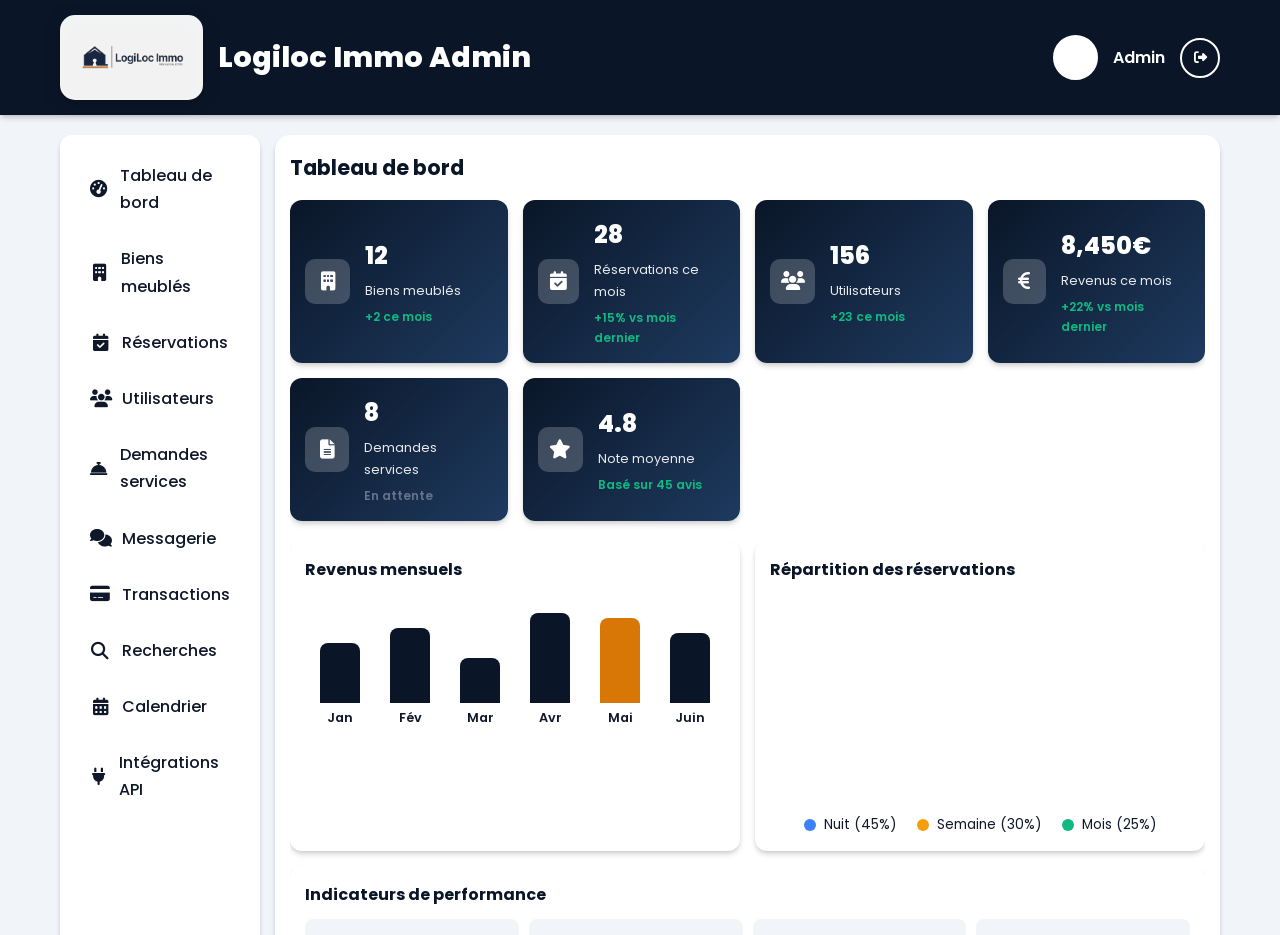
==== admin.html @ 6dad5746 "Initial commit - Application web de gestion immobilière" ====
<!DOCTYPE html>
<html lang="fr">
<head>
    <meta charset="UTF-8">
    <meta name="viewport" content="width=device-width, initial-scale=1.0">
    <title>Administration - Logiloc Immo</title>
    <link rel="stylesheet" href="css/style.css">
    <link rel="stylesheet" href="css/admin.css">
    <link rel="stylesheet" href="https://cdnjs.cloudflare.com/ajax/libs/font-awesome/6.4.0/css/all.min.css">
    <link href="https://fonts.googleapis.com/css2?family=Poppins:wght@300;400;500;600;700;800&display=swap" rel="stylesheet">
</head>
<body>
    <!-- Header -->
    <header class="header admin-header">
        <div class="container">
            <nav class="navbar">
                <div class="logo">
                    <a href="index.html">
                        <img src="Design sans titre (4) (1).svg" alt="Logiloc Immo">
                        <span>Logiloc Immo Admin</span>
                    </a>
                </div>
                <div class="header-actions">
                    <button class="theme-toggle" id="themeToggle" aria-label="Toggle dark mode">
                        <i class="fas fa-moon"></i>
                    </button>
                    <div class="user-menu">
                        <span class="user-name">Admin</span>
                        <button class="btn-logout" id="logoutBtn">
                            <i class="fas fa-sign-out-alt"></i>
                        </button>
                    </div>
                </div>
            </nav>
        </div>
    </header>

    <!-- Admin Dashboard -->
    <section class="admin-dashboard">
        <div class="container">
            <div class="admin-layout">
                <!-- Sidebar -->
                <aside class="admin-sidebar">
                    <nav class="sidebar-nav">
                        <ul>
                            <li class="active">
                                <a href="#dashboard" class="sidebar-link">
                                    <i class="fas fa-tachometer-alt"></i>
                                    <span>Tableau de bord</span>
                                </a>
                            </li>
                            <li>
                                <a href="#biens" class="sidebar-link">
                                    <i class="fas fa-building"></i>
                                    <span>Biens meublés</span>
                                </a>
                            </li>
                            <li>
                                <a href="#reservations" class="sidebar-link">
                                    <i class="fas fa-calendar-check"></i>
                                    <span>Réservations</span>
                                </a>
                            </li>
                            <li>
                                <a href="#utilisateurs" class="sidebar-link">
                                    <i class="fas fa-users"></i>
                                    <span>Utilisateurs</span>
                                </a>
                            </li>
                            <li>
                                <a href="#services" class="sidebar-link">
                                    <i class="fas fa-concierge-bell"></i>
                                    <span>Demandes services</span>
                                </a>
                            </li>
                            <li>
                                <a href="#messagerie" class="sidebar-link">
                                    <i class="fas fa-comments"></i>
                                    <span>Messagerie</span>
                                </a>
                            </li>
                            <li>
                                <a href="#transactions" class="sidebar-link">
                                    <i class="fas fa-credit-card"></i>
                                    <span>Transactions</span>
                                </a>
                            </li>
                            <li>
                                <a href="#recherches" class="sidebar-link">
                                    <i class="fas fa-search"></i>
                                    <span>Recherches</span>
                                </a>
                            </li>
                            <li>
                                <a href="#calendrier" class="sidebar-link">
                                    <i class="fas fa-calendar-alt"></i>
                                    <span>Calendrier</span>
                                </a>
                            </li>
                            <li>
                                <a href="#api" class="sidebar-link">
                                    <i class="fas fa-plug"></i>
                                    <span>Intégrations API</span>
                                </a>
                            </li>
                        </ul>
                    </nav>
                </aside>

                <!-- Main Content -->
                <main class="admin-main">
                    <!-- Dashboard Section -->
                    <section id="dashboard" class="admin-section active">
                        <h2>Tableau de bord</h2>
                        
                        <!-- Stats Cards -->
                        <div class="stats-grid">
                            <div class="stat-card">
                                <div class="stat-icon">
                                    <i class="fas fa-building"></i>
                                </div>
                                <div class="stat-content">
                                    <h3 id="statBiens">12</h3>
                                    <p>Biens meublés</p>
                                    <span class="stat-trend positive">+2 ce mois</span>
                                </div>
                            </div>
                            <div class="stat-card">
                                <div class="stat-icon">
                                    <i class="fas fa-calendar-check"></i>
                                </div>
                                <div class="stat-content">
                                    <h3 id="statReservations">28</h3>
                                    <p>Réservations ce mois</p>
                                    <span class="stat-trend positive">+15% vs mois dernier</span>
                                </div>
                            </div>
                            <div class="stat-card">
                                <div class="stat-icon">
                                    <i class="fas fa-users"></i>
                                </div>
                                <div class="stat-content">
                                    <h3 id="statUsers">156</h3>
                                    <p>Utilisateurs</p>
                                    <span class="stat-trend positive">+23 ce mois</span>
                                </div>
                            </div>
                            <div class="stat-card">
                                <div class="stat-icon">
                                    <i class="fas fa-euro-sign"></i>
                                </div>
                                <div class="stat-content">
                                    <h3 id="statRevenus">8,450€</h3>
                                    <p>Revenus ce mois</p>
                                    <span class="stat-trend positive">+22% vs mois dernier</span>
                                </div>
                            </div>
                            <div class="stat-card">
                                <div class="stat-icon">
                                    <i class="fas fa-file-alt"></i>
                                </div>
                                <div class="stat-content">
                                    <h3 id="statServices">8</h3>
                                    <p>Demandes services</p>
                                    <span class="stat-trend neutral">En attente</span>
                                </div>
                            </div>
                            <div class="stat-card">
                                <div class="stat-icon">
                                    <i class="fas fa-star"></i>
                                </div>
                                <div class="stat-content">
                                    <h3 id="statAvis">4.8</h3>
                                    <p>Note moyenne</p>
                                    <span class="stat-trend positive">Basé sur 45 avis</span>
                                </div>
                            </div>
                        </div>

                        <!-- Charts Section -->
                        <div class="charts-grid">
                            <div class="chart-card">
                                <h3>Revenus mensuels</h3>
                                <div class="chart-container">
                                    <div class="bar-chart">
                                        <div class="bar" style="height: 60%;">
                                            <span class="bar-label">Jan</span>
                                        </div>
                                        <div class="bar" style="height: 75%;">
                                            <span class="bar-label">Fév</span>
                                        </div>
                                        <div class="bar" style="height: 45%;">
                                            <span class="bar-label">Mar</span>
                                        </div>
                                        <div class="bar" style="height: 90%;">
                                            <span class="bar-label">Avr</span>
                                        </div>
                                        <div class="bar active" style="height: 85%;">
                                            <span class="bar-label">Mai</span>
                                        </div>
                                        <div class="bar" style="height: 70%;">
                                            <span class="bar-label">Juin</span>
                                        </div>
                                    </div>
                                </div>
                            </div>
                            <div class="chart-card">
                                <h3>Répartition des réservations</h3>
                                <div class="chart-container">
                                    <div class="pie-chart">
                                        <div class="pie-segment" style="--percentage: 45; --color: #3b82f6;">
                                            <span class="pie-label">Nuit</span>
                                        </div>
                                        <div class="pie-segment" style="--percentage: 30; --color: #f59e0b;">
                                            <span class="pie-label">Semaine</span>
                                        </div>
                                        <div class="pie-segment" style="--percentage: 25; --color: #10b981;">
                                            <span class="pie-label">Mois</span>
                                        </div>
                                    </div>
                                    <div class="pie-legend">
                                        <div class="legend-item">
                                            <span class="legend-color" style="background: #3b82f6;"></span>
                                            <span>Nuit (45%)</span>
                                        </div>
                                        <div class="legend-item">
                                            <span class="legend-color" style="background: #f59e0b;"></span>
                                            <span>Semaine (30%)</span>
                                        </div>
                                        <div class="legend-item">
                                            <span class="legend-color" style="background: #10b981;"></span>
                                            <span>Mois (25%)</span>
                                        </div>
                                    </div>
                                </div>
                            </div>
                        </div>

                        <!-- Performance Indicators -->
                        <div class="performance-section">
                            <h3>Indicateurs de performance</h3>
                            <div class="performance-grid">
                                <div class="performance-item">
                                    <div class="performance-header">
                                        <h4>Taux d'occupation</h4>
                                        <span class="performance-value">78%</span>
                                    </div>
                                    <div class="progress-bar">
                                        <div class="progress-fill" style="width: 78%;"></div>
                                    </div>
                                </div>
                                <div class="performance-item">
                                    <div class="performance-header">
                                        <h4>Taux de conversion</h4>
                                        <span class="performance-value">32%</span>
                                    </div>
                                    <div class="progress-bar">
                                        <div class="progress-fill" style="width: 32%;"></div>
                                    </div>
                                </div>
                                <div class="performance-item">
                                    <div class="performance-header">
                                        <h4>Satisfaction client</h4>
                                        <span class="performance-value">96%</span>
                                    </div>
                                    <div class="progress-bar">
                                        <div class="progress-fill" style="width: 96%;"></div>
                                    </div>
                                </div>
                                <div class="performance-item">
                                    <div class="performance-header">
                                        <h4>Réponse moyenne</h4>
                                        <span class="performance-value">2h</span>
                                    </div>
                                    <div class="progress-bar">
                                        <div class="progress-fill" style="width: 85%;"></div>
                                    </div>
                                </div>
                            </div>
                        </div>

                        <!-- Recent Activity -->
                        <div class="recent-activity">
                            <h3>Activité récente</h3>
                            <div class="activity-list">
                                <div class="activity-item">
                                    <div class="activity-icon success">
                                        <i class="fas fa-check"></i>
                                    </div>
                                    <div class="activity-content">
                                        <h4>Nouvelle réservation</h4>
                                        <p>Jean Dupont - 340€</p>
                                        <span class="activity-time">Il y a 2h</span>
                                    </div>
                                </div>
                                <div class="activity-item">
                                    <div class="activity-icon info">
                                        <i class="fas fa-user-plus"></i>
                                    </div>
                                    <div class="activity-content">
                                        <h4>Nouvel utilisateur</h4>
                                        <p>Marie Martin</p>
                                        <span class="activity-time">Il y a 5h</span>
                                    </div>
                                </div>
                            </div>
                        </div>

                        <!-- Top Performing Properties -->
                        <div class="top-properties">
                            <h3>Biens performants</h3>
                            <div class="properties-list">
                                <div class="property-item">
                                    <div class="property-image">
                                        <img src="https://images.unsplash.com/photo-1502672260266-1c1ef2d93688?w=100" alt="Bien">
                                    </div>
                                    <div class="property-info">
                                        <h4>Appartement Centre-Ville</h4>
                                        <p>28 rés. | 2,380€</p>
                                    </div>
                                    <div class="property-rating">
                                        <i class="fas fa-star"></i>
                                        <span>4.9</span>
                                    </div>
                                </div>
                                <div class="property-item">
                                    <div class="property-image">
                                        <img src="https://images.unsplash.com/photo-1522708323590-d24dbb6b0267?w=100" alt="Bien">
                                    </div>
                                    <div class="property-info">
                                        <h4>Studio Quartier Latin</h4>
                                        <p>22 rés. | 1,430€</p>
                                    </div>
                                    <div class="property-rating">
                                        <i class="fas fa-star"></i>
                                        <span>4.7</span>
                                    </div>
                                </div>
                            </div>
                        </div>
                    </section>

                    <!-- Biens Section -->
                    <section id="biens" class="admin-section">
                        <div class="section-header">
                            <h2>Gestion des biens meublés</h2>
                            <button class="btn btn-primary" id="addBienBtn">
                                <i class="fas fa-plus"></i>
                                Ajouter un bien
                            </button>
                        </div>
                        
                        <div class="biens-table-container">
                            <table class="admin-table">
                                <thead>
                                    <tr>
                                        <th>Image</th>
                                        <th>Titre</th>
                                        <th>Adresse</th>
                                        <th>Prix</th>
                                        <th>Statut</th>
                                        <th>Actions</th>
                                    </tr>
                                </thead>
                                <tbody id="biensTableBody">
                                    <tr>
                                        <td><img src="https://images.unsplash.com/photo-1502672260266-1c1ef2d93688?w=100" alt="Bien"></td>
                                        <td>Appartement Centre-Ville</td>
                                        <td>15 Rue de la République, Paris</td>
                                        <td>85€/nuit</td>
                                        <td><span class="status-badge available">Disponible</span></td>
                                        <td>
                                            <button class="btn-action edit"><i class="fas fa-edit"></i></button>
                                            <button class="btn-action delete"><i class="fas fa-trash"></i></button>
                                        </td>
                                    </tr>
                                    <tr>
                                        <td><img src="https://images.unsplash.com/photo-1522708323590-d24dbb6b0267?w=100" alt="Bien"></td>
                                        <td>Studio Quartier Latin</td>
                                        <td>42 Boulevard Saint-Michel, Paris</td>
                                        <td>65€/nuit</td>
                                        <td><span class="status-badge reserved">Réservé</span></td>
                                        <td>
                                            <button class="btn-action edit"><i class="fas fa-edit"></i></button>
                                            <button class="btn-action delete"><i class="fas fa-trash"></i></button>
                                        </td>
                                    </tr>
                                </tbody>
                            </table>
                        </div>
                    </section>

                    <!-- Reservations Section -->
                    <section id="reservations" class="admin-section">
                        <div class="section-header">
                            <h2>Gestion des réservations</h2>
                        </div>
                        
                        <div class="reservations-table-container">
                            <table class="admin-table">
                                <thead>
                                    <tr>
                                        <th>ID</th>
                                        <th>Client</th>
                                        <th>Bien</th>
                                        <th>Date arrivée</th>
                                        <th>Date départ</th>
                                        <th>Statut</th>
                                        <th>Actions</th>
                                    </tr>
                                </thead>
                                <tbody>
                                    <tr>
                                        <td>#RES001</td>
                                        <td>Jean Dupont</td>
                                        <td>Appartement Centre-Ville</td>
                                        <td>15/05/2024</td>
                                        <td>20/05/2024</td>
                                        <td><span class="status-badge confirmed">Confirmée</span></td>
                                        <td>
                                            <button class="btn-action view"><i class="fas fa-eye"></i></button>
                                            <button class="btn-action edit"><i class="fas fa-edit"></i></button>
                                        </td>
                                    </tr>
                                </tbody>
                            </table>
                        </div>
                    </section>

                    <!-- Users Section -->
                    <section id="utilisateurs" class="admin-section">
                        <div class="section-header">
                            <h2>Gestion des utilisateurs</h2>
                        </div>
                        
                        <div class="users-table-container">
                            <table class="admin-table">
                                <thead>
                                    <tr>
                                        <th>Nom</th>
                                        <th>Email</th>
                                        <th>Téléphone</th>
                                        <th>Type</th>
                                        <th>Date inscription</th>
                                        <th>Actions</th>
                                    </tr>
                                </thead>
                                <tbody>
                                    <tr>
                                        <td>Jean Dupont</td>
                                        <td>jean.dupont@email.com</td>
                                        <td>+33 6 12 34 56 78</td>
                                        <td>Client</td>
                                        <td>10/04/2024</td>
                                        <td>
                                            <button class="btn-action view"><i class="fas fa-eye"></i></button>
                                            <button class="btn-action delete"><i class="fas fa-trash"></i></button>
                                        </td>
                                    </tr>
                                </tbody>
                            </table>
                        </div>
                    </section>

                    <!-- Services Section -->
                    <section id="services" class="admin-section">
                        <div class="section-header">
                            <h2>Demandes de services immobiliers</h2>
                        </div>
                        
                        <div class="services-list">
                            <div class="service-request-card">
                                <div class="service-header">
                                    <h3>Demande de gestion locative</h3>
                                    <span class="status-badge pending">En attente</span>
                                </div>
                                <div class="service-details">
                                    <p><strong>Client:</strong> Pierre Martin</p>
                                    <p><strong>Email:</strong> pierre.martin@email.com</p>
                                    <p><strong>Type de service:</strong> Gestion locative</p>
                                    <p><strong>Description:</strong> Je souhaite gérer mon appartement situé à Paris 11ème</p>
                                    <p><strong>Date:</strong> 20/04/2024</p>
                                </div>
                                <div class="service-actions">
                                    <button class="btn btn-primary">Contacter</button>
                                    <button class="btn btn-secondary">Archiver</button>
                                </div>
                            </div>
                        </div>
                    </section>

                    <!-- Messagerie Section -->
                    <section id="messagerie" class="admin-section">
                        <div class="section-header">
                            <h2>Messagerie</h2>
                        </div>
                        
                        <div class="messaging-container">
                            <div class="conversations-list">
                                <div class="conversation-item active">
                                    <div class="conversation-avatar">
                                        <i class="fas fa-user"></i>
                                    </div>
                                    <div class="conversation-info">
                                        <h4>Jean Dupont</h4>
                                        <p>Dernier message: Quand puis-je visiter l'appartement ?</p>
                                        <span class="conversation-time">Il y a 2h</span>
                                    </div>
                                    <span class="unread-badge">2</span>
                                </div>
                                <div class="conversation-item">
                                    <div class="conversation-avatar">
                                        <i class="fas fa-user"></i>
                                    </div>
                                    <div class="conversation-info">
                                        <h4>Marie Martin</h4>
                                        <p>Dernier message: Merci pour votre réponse</p>
                                        <span class="conversation-time">Hier</span>
                                    </div>
                                </div>
                                <div class="conversation-item">
                                    <div class="conversation-avatar">
                                        <i class="fas fa-user"></i>
                                    </div>
                                    <div class="conversation-info">
                                        <h4>Pierre Bernard</h4>
                                        <p>Dernier message: Je suis intéressé par le studio</p>
                                        <span class="conversation-time">Il y a 3 jours</span>
                                    </div>
                                </div>
                            </div>
                            
                            <div class="chat-window">
                                <div class="chat-header">
                                    <h3>Jean Dupont</h3>
                                    <span class="chat-status">En ligne</span>
                                </div>
                                <div class="chat-messages">
                                    <div class="message received">
                                        <div class="message-content">
                                            <p>Bonjour, je suis intéressé par l'appartement Centre-Ville. Quand puis-je le visiter ?</p>
                                            <span class="message-time">14:30</span>
                                        </div>
                                    </div>
                                    <div class="message sent">
                                        <div class="message-content">
                                            <p>Bonjour Jean, vous pouvez visiter l'appartement demain à 10h ou 14h. Quelle heure vous convient le mieux ?</p>
                                            <span class="message-time">15:00</span>
                                        </div>
                                    </div>
                                    <div class="message received">
                                        <div class="message-content">
                                            <p>10h serait parfait pour moi. Merci !</p>
                                            <span class="message-time">15:15</span>
                                        </div>
                                    </div>
                                </div>
                                <div class="chat-input">
                                    <input type="text" placeholder="Écrivez votre message...">
                                    <button class="btn btn-primary">
                                        <i class="fas fa-paper-plane"></i>
                                    </button>
                                </div>
                            </div>
                        </div>
                    </section>

                    <!-- Transactions Section -->
                    <section id="transactions" class="admin-section">
                        <div class="section-header">
                            <h2>Transactions</h2>
                            <button class="btn btn-primary">
                                <i class="fas fa-download"></i>
                                Exporter
                            </button>
                        </div>
                        
                        <div class="transactions-table-container">
                            <table class="admin-table">
                                <thead>
                                    <tr>
                                        <th>ID</th>
                                        <th>Client</th>
                                        <th>Type</th>
                                        <th>Montant</th>
                                        <th>Date</th>
                                        <th>Statut</th>
                                        <th>Actions</th>
                                    </tr>
                                </thead>
                                <tbody>
                                    <tr>
                                        <td>#TRX001</td>
                                        <td>Jean Dupont</td>
                                        <td>Réservation</td>
                                        <td>340€</td>
                                        <td>15/04/2024</td>
                                        <td><span class="status-badge confirmed">Payée</span></td>
                                        <td>
                                            <button class="btn-action view"><i class="fas fa-eye"></i></button>
                                            <button class="btn-action edit"><i class="fas fa-download"></i></button>
                                        </td>
                                    </tr>
                                    <tr>
                                        <td>#TRX002</td>
                                        <td>Marie Martin</td>
                                        <td>Réservation</td>
                                        <td>650€</td>
                                        <td>18/04/2024</td>
                                        <td><span class="status-badge pending">En attente</span></td>
                                        <td>
                                            <button class="btn-action view"><i class="fas fa-eye"></i></button>
                                            <button class="btn-action edit"><i class="fas fa-check"></i></button>
                                        </td>
                                    </tr>
                                    <tr>
                                        <td>#TRX003</td>
                                        <td>Pierre Bernard</td>
                                        <td>Services</td>
                                        <td>150€</td>
                                        <td>20/04/2024</td>
                                        <td><span class="status-badge confirmed">Payée</span></td>
                                        <td>
                                            <button class="btn-action view"><i class="fas fa-eye"></i></button>
                                            <button class="btn-action edit"><i class="fas fa-download"></i></button>
                                        </td>
                                    </tr>
                                </tbody>
                            </table>
                        </div>
                    </section>

                    <!-- Recherches Section -->
                    <section id="recherches" class="admin-section">
                        <div class="section-header">
                            <h2>Recherches effectuées</h2>
                        </div>
                        
                        <div class="searches-table-container">
                            <table class="admin-table">
                                <thead>
                                    <tr>
                                        <th>Utilisateur</th>
                                        <th>Recherche</th>
                                        <th>Filtres</th>
                                        <th>Résultats</th>
                                        <th>Date</th>
                                        <th>Actions</th>
                                    </tr>
                                </thead>
                                <tbody>
                                    <tr>
                                        <td>Jean Dupont</td>
                                        <td>Appartement Paris</td>
                                        <td>1-2 chambres, 50-100€/nuit</td>
                                        <td>12 résultats</td>
                                        <td>15/04/2024</td>
                                        <td>
                                            <button class="btn-action view"><i class="fas fa-eye"></i></button>
                                        </td>
                                    </tr>
                                    <tr>
                                        <td>Marie Martin</td>
                                        <td>Studio Lyon</td>
                                        <td>Moins de 50€/nuit</td>
                                        <td>8 résultats</td>
                                        <td>18/04/2024</td>
                                        <td>
                                            <button class="btn-action view"><i class="fas fa-eye"></i></button>
                                        </td>
                                    </tr>
                                    <tr>
                                        <td>Pierre Bernard</td>
                                        <td>Appartement meublé Marseille</td>
                                        <td>2 chambres, semaine</td>
                                        <td>5 résultats</td>
                                        <td>20/04/2024</td>
                                        <td>
                                            <button class="btn-action view"><i class="fas fa-eye"></i></button>
                                        </td>
                                    </tr>
                                </tbody>
                            </table>
                        </div>
                    </section>

                    <!-- Calendar Section -->
                    <section id="calendrier" class="admin-section">
                        <div class="section-header">
                            <h2>Calendrier des disponibilités</h2>
                            <button class="btn btn-secondary">
                                <i class="fas fa-sync"></i>
                                Synchroniser
                            </button>
                        </div>
                        
                        <div class="calendar-integration">
                            <div class="integration-card">
                                <div class="integration-icon">
                                    <i class="fas fa-calendar"></i>
                                </div>
                                <div class="integration-content">
                                    <h3>Google Calendar</h3>
                                    <p>Connectez votre calendrier Google pour synchroniser les disponibilités</p>
                                    <button class="btn btn-primary">Connecter</button>
                                </div>
                            </div>
                            <div class="integration-card">
                                <div class="integration-icon">
                                    <i class="fab fa-airbnb"></i>
                                </div>
                                <div class="integration-content">
                                    <h3>Airbnb</h3>
                                    <p>Synchronisez vos disponibilités avec Airbnb</p>
                                    <button class="btn btn-primary">Connecter</button>
                                </div>
                            </div>
                            <div class="integration-card">
                                <div class="integration-icon">
                                    <i class="fas fa-home"></i>
                                </div>
                                <div class="integration-content">
                                    <h3>Booking.com</h3>
                                    <p>Synchronisez vos disponibilités avec Booking.com</p>
                                    <button class="btn btn-primary">Connecter</button>
                                </div>
                            </div>
                        </div>
                    </section>

                    <!-- API Section -->
                    <section id="api" class="admin-section">
                        <div class="section-header">
                            <h2>Intégrations API</h2>
                        </div>
                        
                        <div class="api-settings">
                            <div class="api-card">
                                <h3>Configuration API</h3>
                                <p>Configurez les clés API pour les intégrations externes</p>
                                <form class="api-form">
                                    <div class="form-group">
                                        <label>Google Calendar API Key</label>
                                        <input type="text" placeholder="Entrez votre clé API">
                                    </div>
                                    <div class="form-group">
                                        <label>Airbnb API Key</label>
                                        <input type="text" placeholder="Entrez votre clé API">
                                    </div>
                                    <div class="form-group">
                                        <label>Booking.com API Key</label>
                                        <input type="text" placeholder="Entrez votre clé API">
                                    </div>
                                    <button type="submit" class="btn btn-primary">Sauvegarder</button>
                                </form>
                            </div>
                        </div>
                    </section>
                </main>
            </div>
        </div>
    </section>

    <!-- Modal for Adding/Editing Bien -->
    <div class="modal" id="bienModal">
        <div class="modal-content">
            <div class="modal-header">
                <h3 id="modalTitle">Ajouter un bien</h3>
                <button class="modal-close" id="closeModal">&times;</button>
            </div>
            <form class="modal-form" id="bienForm">
                <div class="form-group">
                    <label>Titre *</label>
                    <input type="text" name="titre" required>
                </div>
                <div class="form-group">
                    <label>Description</label>
                    <textarea name="description" rows="3"></textarea>
                </div>
                <div class="form-row">
                    <div class="form-group">
                        <label>Adresse *</label>
                        <input type="text" name="adresse" required>
                    </div>
                    <div class="form-group">
                        <label>Ville *</label>
                        <input type="text" name="ville" required>
                    </div>
                </div>
                <div class="form-row">
                    <div class="form-group">
                        <label>Code postal *</label>
                        <input type="text" name="code_postal" required>
                    </div>
                    <div class="form-group">
                        <label>Surface (m²) *</label>
                        <input type="number" name="surface" required>
                    </div>
                </div>
                <div class="form-row">
                    <div class="form-group">
                        <label>Chambres *</label>
                        <input type="number" name="chambres" required>
                    </div>
                    <div class="form-group">
                        <label>Salles de bain *</label>
                        <input type="number" name="sdb" required>
                    </div>
                </div>
                <div class="form-row">
                    <div class="form-group">
                        <label>Prix *</label>
                        <input type="number" name="prix" required>
                    </div>
                    <div class="form-group">
                        <label>Période *</label>
                        <select name="periode" required>
                            <option value="nuit">Nuit</option>
                            <option value="semaine">Semaine</option>
                            <option value="mois">Mois</option>
                        </select>
                    </div>
                </div>
                <div class="form-group">
                    <label>Image URL</label>
                    <input type="url" name="image">
                </div>
                <div class="form-group">
                    <label>Statut</label>
                    <select name="statut">
                        <option value="disponible">Disponible</option>
                        <option value="reserve">Réservé</option>
                        <option value="maintenance">Maintenance</option>
                    </select>
                </div>
                <div class="modal-actions">
                    <button type="button" class="btn btn-secondary" id="cancelModal">Annuler</button>
                    <button type="submit" class="btn btn-primary">Sauvegarder</button>
                </div>
            </form>
        </div>
    </div>

    <script src="js/main.js"></script>
    <script src="js/admin.js"></script>
</body>
</html>
---- css/style.css ----
/* Variables CSS */
:root {
    --primary-blue: #0a1628;
    --secondary-blue: #1e3a5f;
    --accent-blue: #2563eb;
    --light-blue: #1e40af;
    --primary-yellow: #d97706;
    --secondary-yellow: #b45309;
    --light-yellow: #fbbf24;
    --white: #ffffff;
    --gray-light: #f1f5f9;
    --gray-medium: #475569;
    --gray-dark: #0f172a;
    --text-dark: #0f172a;
    --text-light: #64748b;
    --shadow: 0 4px 6px -1px rgba(0, 0, 0, 0.15), 0 2px 4px -1px rgba(0, 0, 0, 0.1);
    --shadow-lg: 0 20px 25px -5px rgba(0, 0, 0, 0.15), 0 10px 10px -5px rgba(0, 0, 0, 0.1);
    --shadow-xl: 0 25px 50px -12px rgba(0, 0, 0, 0.25);
    --transition: all 0.4s cubic-bezier(0.4, 0, 0.2, 1);
}

/* Dark Mode Variables */
[data-theme="dark"] {
    --primary-blue: #3b82f6;
    --secondary-blue: #60a5fa;
    --accent-blue: #93c5fd;
    --light-blue: #2563eb;
    --primary-yellow: #fbbf24;
    --secondary-yellow: #f59e0b;
    --light-yellow: #fcd34d;
    --white: #1e293b;
    --gray-light: #334155;
    --gray-medium: #94a3b8;
    --gray-dark: #f1f5f9;
    --text-dark: #f8fafc;
    --text-light: #cbd5e1;
    --shadow: 0 4px 6px -1px rgba(0, 0, 0, 0.5), 0 2px 4px -1px rgba(0, 0, 0, 0.3);
    --shadow-lg: 0 20px 25px -5px rgba(0, 0, 0, 0.5), 0 10px 10px -5px rgba(0, 0, 0, 0.3);
    --shadow-xl: 0 25px 50px -12px rgba(0, 0, 0, 0.6);
}

/* Reset et Base */
* {
    margin: 0;
    padding: 0;
    box-sizing: border-box;
}

html {
    scroll-behavior: smooth;
}

body {
    font-family: 'Poppins', sans-serif;
    line-height: 1.7;
    color: var(--text-dark);
    background: linear-gradient(180deg, var(--gray-light) 0%, var(--gray-medium) 100%);
    overflow-x: hidden;
    transition: background 0.4s ease, color 0.4s ease;
}

.container {
    max-width: 1200px;
    margin: 0 auto;
    padding: 0 20px;
}

/* Header */
.header {
    background: var(--white);
    box-shadow: var(--shadow);
    z-index: 1000;
    padding: 15px 0;
    backdrop-filter: blur(10px);
    transition: var(--transition);
}

.navbar {
    display: flex;
    justify-content: space-between;
    align-items: center;
}

.header-actions {
    display: flex;
    align-items: center;
    gap: 15px;
}

.theme-toggle {
    width: 45px;
    height: 45px;
    border-radius: 50%;
    border: 2px solid var(--primary-blue);
    background: var(--white);
    color: var(--primary-blue);
    cursor: pointer;
    display: flex;
    align-items: center;
    justify-content: center;
    transition: var(--transition);
    font-size: 1.2rem;
}

.theme-toggle:hover {
    background: var(--primary-blue);
    color: var(--white);
    transform: rotate(15deg) scale(1.1);
    box-shadow: 0 4px 15px rgba(37, 99, 235, 0.3);
}

.logo a {
    display: flex;
    align-items: center;
    gap: 15px;
    text-decoration: none;
    color: var(--primary-blue);
    font-weight: 800;
    font-size: 1.8rem;
    transition: var(--transition);
}

.logo a:hover {
    transform: scale(1.05);
}

.logo img {
    height: 85px;
    width: auto;
    filter: drop-shadow(0 4px 8px rgba(0, 0, 0, 0.3));
    background: rgba(255, 255, 255, 0.95);
    border-radius: 15px;
    padding: 8px;
}

.nav-menu {
    display: flex;
    list-style: none;
    gap: 30px;
}

.nav-menu a {
    text-decoration: none;
    color: var(--text-dark);
    font-weight: 500;
    transition: var(--transition);
    position: relative;
}

.nav-menu a.btn-register {
    background: linear-gradient(135deg, var(--primary-blue) 0%, var(--accent-blue) 100%);
    color: var(--white);
    padding: 10px 25px;
    border-radius: 30px;
    font-weight: 600;
    box-shadow: 0 4px 15px rgba(37, 99, 235, 0.3);
    border: 2px solid transparent;
    transition: all 0.3s ease;
}

.nav-menu a.btn-register:hover {
    background: linear-gradient(135deg, var(--accent-blue) 0%, var(--primary-blue) 100%);
    color: var(--white);
    transform: translateY(-2px);
    box-shadow: 0 6px 20px rgba(37, 99, 235, 0.4);
    border-color: rgba(255, 255, 255, 0.3);
}

.nav-menu a:hover,
.nav-menu a.active {
    color: var(--primary-blue);
}

.nav-menu a::after {
    content: '';
    position: absolute;
    bottom: 0;
    left: 50%;
    transform: translateX(-50%);
    width: 0;
    height: 3px;
    background: linear-gradient(90deg, var(--primary-yellow), var(--secondary-yellow));
    border-radius: 2px;
    transition: var(--transition);
}

.nav-menu a:hover::after,
.nav-menu a.active::after {
    width: 80%;
}

.nav-toggle {
    display: none;
    flex-direction: column;
    cursor: pointer;
    gap: 5px;
}

.nav-toggle span {
    width: 28px;
    height: 3px;
    background-color: var(--primary-blue);
    transition: var(--transition);
    border-radius: 2px;
}

/* Hero Section */
.hero {
    padding: 100px 0 60px;
    background: linear-gradient(135deg, var(--primary-blue) 0%, var(--secondary-blue) 50%, var(--accent-blue) 100%);
    position: relative;
    overflow: hidden;
}

/* Premium Banner */
.premium-banner {
    background: linear-gradient(135deg, #1a1a2e 0%, #16213e 50%, #0f3460 100%);
}

.premium-badge {
    display: inline-flex;
    align-items: center;
    gap: 8px;
    background: linear-gradient(135deg, var(--primary-yellow) 0%, var(--secondary-yellow) 100%);
    color: var(--white);
    padding: 8px 20px;
    border-radius: 25px;
    font-weight: 600;
    font-size: 0.9rem;
    margin-bottom: 20px;
    box-shadow: 0 4px 15px rgba(217, 119, 6, 0.4);
}

.value-message {
    font-size: 1.1rem;
    line-height: 1.6;
    margin-bottom: 30px;
    color: rgba(255, 255, 255, 0.9);
}

.btn-premium {
    padding: 15px 30px;
    font-size: 1rem;
    border-radius: 30px;
    display: inline-flex;
    align-items: center;
    gap: 10px;
}

.hero-stats {
    display: flex;
    gap: 40px;
    margin-top: 40px;
    padding-top: 30px;
    border-top: 1px solid rgba(255, 255, 255, 0.2);
}

.stat-item {
    text-align: center;
}

.stat-number {
    display: block;
    font-size: 2rem;
    font-weight: 800;
    color: var(--primary-yellow);
}

.stat-label {
    font-size: 0.85rem;
    color: rgba(255, 255, 255, 0.8);
}

/* Preview Section */
.preview-section {
    padding: 60px 0;
    background: var(--white);
}

.preview-grid {
    display: grid;
    grid-template-columns: repeat(auto-fit, minmax(300px, 1fr));
    gap: 30px;
}

.preview-card {
    background: linear-gradient(145deg, var(--white) 0%, var(--gray-light) 100%);
    padding: 30px;
    border-radius: 20px;
    box-shadow: var(--shadow);
    text-align: center;
    transition: var(--transition);
}

.preview-card:hover {
    transform: translateY(-10px);
    box-shadow: var(--shadow-lg);
}

.preview-icon {
    width: 80px;
    height: 80px;
    background: linear-gradient(135deg, var(--primary-blue) 0%, var(--secondary-blue) 100%);
    border-radius: 50%;
    display: flex;
    align-items: center;
    justify-content: center;
    margin: 0 auto 20px;
    color: var(--white);
    font-size: 2rem;
}

.preview-card h3 {
    font-size: 1.3rem;
    color: var(--primary-blue);
    margin-bottom: 15px;
}

.preview-card p {
    color: var(--text-light);
    margin-bottom: 20px;
    line-height: 1.6;
}

.preview-features {
    list-style: none;
    text-align: left;
    margin-bottom: 25px;
}

.preview-features li {
    padding: 8px 0;
    color: var(--text-dark);
    font-size: 0.9rem;
}

.preview-features li i {
    color: var(--primary-yellow);
    margin-right: 10px;
}

.btn-outline {
    display: inline-block;
    padding: 12px 25px;
    border: 2px solid var(--primary-blue);
    color: var(--primary-blue);
    border-radius: 25px;
    font-weight: 600;
    text-decoration: none;
    transition: var(--transition);
}

.btn-outline:hover {
    background: var(--primary-blue);
    color: var(--white);
}

/* Avantages Section */
.avantages-section {
    padding: 60px 0;
    background: linear-gradient(180deg, var(--gray-light) 0%, var(--gray-medium) 100%);
}

.avantages-grid {
    display: grid;
    grid-template-columns: repeat(auto-fit, minmax(250px, 1fr));
    gap: 25px;
}

.avantage-card {
    background: var(--white);
    padding: 25px;
    border-radius: 15px;
    box-shadow: var(--shadow);
    text-align: center;
    transition: var(--transition);
}

.avantage-card:hover {
    transform: translateY(-5px);
    box-shadow: var(--shadow-lg);
}

.avantage-icon {
    width: 60px;
    height: 60px;
    background: linear-gradient(135deg, var(--primary-yellow) 0%, var(--secondary-yellow) 100%);
    border-radius: 50%;
    display: flex;
    align-items: center;
    justify-content: center;
    margin: 0 auto 15px;
    color: var(--white);
    font-size: 1.5rem;
}

.avantage-card h3 {
    font-size: 1.1rem;
    color: var(--primary-blue);
    margin-bottom: 10px;
}

.avantage-card p {
    color: var(--text-light);
    font-size: 0.9rem;
    line-height: 1.5;
}

/* Témoignages Section */
.temoignages-section {
    padding: 60px 0;
    background: var(--white);
}

.temoignages-grid {
    display: grid;
    grid-template-columns: repeat(auto-fit, minmax(300px, 1fr));
    gap: 30px;
}

.temoignage-card {
    background: linear-gradient(145deg, var(--white) 0%, var(--gray-light) 100%);
    padding: 30px;
    border-radius: 20px;
    box-shadow: var(--shadow);
    transition: var(--transition);
}

.temoignage-card:hover {
    transform: translateY(-5px);
    box-shadow: var(--shadow-lg);
}

.temoignage-rating {
    color: var(--primary-yellow);
    margin-bottom: 15px;
    font-size: 1.2rem;
}

.temoignage-text {
    color: var(--text-dark);
    line-height: 1.6;
    margin-bottom: 20px;
    font-style: italic;
    font-size: 0.95rem;
}

.temoignage-author {
    display: flex;
    align-items: center;
    gap: 15px;
}

.author-avatar {
    width: 50px;
    height: 50px;
    background: linear-gradient(135deg, var(--primary-blue) 0%, var(--secondary-blue) 100%);
    border-radius: 50%;
    display: flex;
    align-items: center;
    justify-content: center;
    color: var(--white);
    font-size: 1.2rem;
}

.author-info h4 {
    font-size: 1rem;
    color: var(--primary-blue);
    margin-bottom: 3px;
}

.author-info span {
    font-size: 0.85rem;
    color: var(--text-light);
}

/* Quick Contact Section */
.quick-contact-section {
    padding: 60px 0;
    background: linear-gradient(135deg, var(--primary-blue) 0%, var(--secondary-blue) 100%);
}

.quick-contact-content {
    display: grid;
    grid-template-columns: 1fr 1fr;
    gap: 40px;
    align-items: start;
}

.quick-contact-info h2 {
    color: var(--white);
    font-size: 2rem;
    margin-bottom: 15px;
}

.quick-contact-info > p {
    color: rgba(255, 255, 255, 0.9);
    margin-bottom: 30px;
    line-height: 1.6;
}

.quick-contact-items {
    display: flex;
    flex-direction: column;
    gap: 20px;
    margin-bottom: 30px;
}

.quick-contact-item {
    display: flex;
    align-items: center;
    gap: 15px;
}

.quick-contact-icon {
    width: 50px;
    height: 50px;
    background: rgba(255, 255, 255, 0.2);
    border-radius: 12px;
    display: flex;
    align-items: center;
    justify-content: center;
    color: var(--white);
    font-size: 1.2rem;
}

.quick-contact-text h4 {
    color: var(--white);
    font-size: 1rem;
    margin-bottom: 5px;
}

.quick-contact-text p {
    color: rgba(255, 255, 255, 0.8);
    font-size: 0.9rem;
}

.quick-contact-social {
    display: flex;
    gap: 15px;
}

.quick-contact-social a {
    width: 45px;
    height: 45px;
    background: rgba(255, 255, 255, 0.2);
    border-radius: 50%;
    display: flex;
    align-items: center;
    justify-content: center;
    color: var(--white);
    transition: var(--transition);
}

.quick-contact-social a:hover {
    background: var(--primary-yellow);
    transform: translateY(-3px);
}

.quick-contact-form {
    background: var(--white);
    padding: 30px;
    border-radius: 20px;
    box-shadow: var(--shadow-lg);
}

.quick-contact-form h3 {
    color: var(--primary-blue);
    font-size: 1.3rem;
    margin-bottom: 20px;
}

.quick-contact-form .form-group {
    margin-bottom: 15px;
}

.quick-contact-form input,
.quick-contact-form textarea {
    width: 100%;
    padding: 12px 15px;
    border: 2px solid var(--gray-light);
    border-radius: 10px;
    font-size: 0.95rem;
    outline: none;
    transition: var(--transition);
}

.quick-contact-form input:focus,
.quick-contact-form textarea:focus {
    border-color: var(--primary-blue);
}

.btn-full {
    width: 100%;
    justify-content: center;
}

.hero-content {
    text-align: center;
    color: var(--white);
    position: relative;
    z-index: 10;
}

.hero-content h1 {
    font-size: 3.5rem;
    font-weight: 800;
    margin-bottom: 20px;
    line-height: 1.2;
    color: var(--white);
}

.hero::before {
    content: '';
    position: absolute;
    top: -50%;
    left: -50%;
    width: 200%;
    height: 200%;
    background: radial-gradient(circle, rgba(255, 255, 255, 0.1) 0%, transparent 50%);
    animation: pulse-gradient 15s ease-in-out infinite;
}

@keyframes pulse-gradient {
    0%, 100% {
        transform: translate(0, 0) scale(1);
        opacity: 0.5;
    }
    50% {
        transform: translate(30px, -30px) scale(1.2);
        opacity: 0.8;
    }
}

.hero::after {
    content: '';
    position: absolute;
    top: 0;
    left: 0;
    right: 0;
    bottom: 0;
    background: 
        linear-gradient(45deg, transparent 30%, rgba(255, 255, 255, 0.05) 50%, transparent 70%);
    background-size: 200% 200%;
    animation: shimmer 8s ease-in-out infinite;
}

@keyframes shimmer {
    0% {
        background-position: 200% 0;
    }
    100% {
        background-position: -200% 0;
    }
}

.hero .container {
    display: grid;
    grid-template-columns: 1fr 1fr;
    gap: 50px;
    align-items: center;
}

.hero-content h1 {
    font-size: 3.5rem;
    font-weight: 800;
    color: var(--white);
    margin-bottom: 25px;
    line-height: 1.1;
    text-shadow: 0 4px 8px rgba(0, 0, 0, 0.3);
    letter-spacing: -1px;
}

.hero-content p {
    font-size: 1.3rem;
    color: rgba(255, 255, 255, 0.9);
    margin-bottom: 35px;
    font-weight: 400;
    text-shadow: 0 2px 4px rgba(0, 0, 0, 0.2);
}

.hero-buttons {
    display: flex;
    gap: 20px;
}

.hero-image img {
    width: 100%;
    height: auto;
    border-radius: 20px;
    box-shadow: var(--shadow-xl);
    border: 4px solid rgba(255, 255, 255, 0.2);
    transition: var(--transition);
}

.hero-image img:hover {
    transform: scale(1.02) rotate(1deg);
    box-shadow: 0 30px 60px -12px rgba(0, 0, 0, 0.4);
}

/* Boutons */
.btn {
    display: inline-block;
    padding: 16px 36px;
    border: none;
    border-radius: 50px;
    font-size: 1rem;
    font-weight: 700;
    text-decoration: none;
    cursor: pointer;
    transition: var(--transition);
    text-align: center;
    position: relative;
    overflow: hidden;
    z-index: 1;
}

.btn::before {
    content: '';
    position: absolute;
    top: 0;
    left: 0;
    right: 0;
    bottom: 0;
    background: linear-gradient(45deg, transparent, rgba(255, 255, 255, 0.2), transparent);
    transform: translateX(-100%);
    transition: var(--transition);
    z-index: -1;
}

.btn:hover::before {
    transform: translateX(100%);
}

.btn-primary {
    background: linear-gradient(135deg, var(--primary-yellow) 0%, var(--secondary-yellow) 100%);
    color: var(--white);
    box-shadow: 0 4px 15px rgba(217, 119, 6, 0.4);
}

.btn-primary:hover {
    background: linear-gradient(135deg, var(--secondary-yellow) 0%, var(--primary-yellow) 100%);
    transform: translateY(-3px);
    box-shadow: 0 8px 25px rgba(217, 119, 6, 0.5);
}

.btn-secondary {
    background: transparent;
    color: var(--white);
    border: 2px solid var(--white);
    box-shadow: 0 4px 15px rgba(255, 255, 255, 0.2);
}

.btn-secondary:hover {
    background: var(--white);
    color: var(--primary-blue);
    transform: translateY(-3px);
    box-shadow: 0 8px 25px rgba(255, 255, 255, 0.3);
}

.btn-reserve {
    background: linear-gradient(135deg, var(--primary-yellow) 0%, var(--secondary-yellow) 100%);
    color: var(--white);
    width: 100%;
    margin-top: auto;
    box-shadow: 0 4px 15px rgba(217, 119, 6, 0.3);
    flex-shrink: 0;
    display: block;
}

.btn-reserve:hover {
    background: linear-gradient(135deg, var(--secondary-yellow) 0%, var(--primary-yellow) 100%);
    transform: translateY(-2px);
    box-shadow: 0 8px 20px rgba(217, 119, 6, 0.4);
}

/* Section Titles */
.section-title {
    font-size: 1.8rem;
    font-weight: 800;
    color: var(--text-dark);
    text-align: center;
    margin-bottom: 10px;
    position: relative;
    display: inline-block;
}

.section-title::after {
    content: '';
    display: block;
    width: 60px;
    height: 3px;
    background: linear-gradient(90deg, var(--primary-yellow), var(--secondary-yellow));
    margin: 10px auto 0;
    border-radius: 2px;
}

.section-subtitle {
    font-size: 0.9rem;
    color: var(--text-light);
    text-align: center;
    margin-bottom: 25px;
    max-width: 600px;
    margin-left: auto;
    margin-right: auto;
}

[data-theme="dark"] .section-subtitle {
    color: #94a3b8;
}

[data-theme="dark"] .appartement-content h3 {
    color: var(--text-dark);
}

[data-theme="dark"] .appartement-content .location {
    color: var(--text-light);
}

[data-theme="dark"] .appartement-price .price {
    color: var(--text-dark);
}

[data-theme="dark"] .appartement-price .period {
    color: var(--text-light);
}

[data-theme="dark"] .service-card h3 {
    color: var(--text-dark);
}

[data-theme="dark"] .service-card p {
    color: var(--text-light);
}

[data-theme="dark"] .contact-item h4 {
    color: var(--text-dark);
}

[data-theme="dark"] .contact-item p {
    color: var(--text-light);
}

[data-theme="dark"] .footer-section h4 {
    color: var(--text-dark);
}

[data-theme="dark"] .footer-section p {
    color: var(--text-light);
}

[data-theme="dark"] .footer-section ul li a {
    color: var(--text-light);
}

[data-theme="dark"] .footer-section ul li a:hover {
    color: var(--primary-yellow);
}

/* Services Section */
.services {
    padding: 40px 0;
    background: linear-gradient(180deg, var(--gray-light) 0%, var(--gray-medium) 100%);
    position: relative;
    transition: background 0.4s ease;
}

.services::before {
    content: '';
    position: absolute;
    top: 0;
    left: 0;
    right: 0;
    height: 100px;
    background: linear-gradient(180deg, var(--primary-blue) 0%, transparent 100%);
}

.services-grid {
    display: flex;
    gap: 15px;
    overflow: hidden;
    padding: 10px 0;
    width: 100%;
}

.services-scroll-wrapper {
    display: flex;
    gap: 15px;
    animation: scroll-left 30s linear infinite;
}

.services-scroll-wrapper:hover {
    animation-play-state: paused;
}

@keyframes scroll-left {
    0% {
        transform: translateX(0);
    }
    100% {
        transform: translateX(-50%);
    }
}

.service-card {
    background: linear-gradient(145deg, var(--white) 0%, var(--gray-light) 100%);
    padding: 35px;
    border-radius: 20px;
    box-shadow: var(--shadow);
    transition: var(--transition), background 0.4s ease;
    border: none;
    position: relative;
    flex: 0 0 300px;
}

.service-icon {
    width: 80px;
    height: 80px;
    border-radius: 50%;
    overflow: hidden;
    margin: 0 auto 20px;
}

.service-icon img {
    width: 100%;
    height: 100%;
    object-fit: cover;
}

.service-card::before {
    content: '';
    position: absolute;
    top: 0;
    left: 0;
    right: 0;
    height: 4px;
    background: linear-gradient(90deg, var(--primary-blue), var(--accent-blue));
}

.service-card:hover {
    transform: translateY(-15px) scale(1.02);
    box-shadow: var(--shadow-xl);
}

.service-card:hover::before {
    background: linear-gradient(90deg, var(--primary-yellow), var(--secondary-yellow));
}

.service-icon {
    width: 50px;
    height: 50px;
    margin: 0 auto 10px;
    border-radius: 50%;
    overflow: hidden;
}

.service-icon img {
    width: 100%;
    height: 100%;
    object-fit: cover;
}

.service-card h3 {
    font-size: 1rem;
    color: var(--primary-blue);
    margin-bottom: 8px;
}

.service-card p {
    color: var(--text-light);
    margin-bottom: 10px;
    line-height: 1.4;
    font-size: 0.85rem;
}

.service-card ul {
    list-style: none;
    text-align: left;
}

.service-card ul li {
    padding: 4px 0;
    color: var(--text-dark);
    font-size: 0.8rem;
}

.service-card ul li i {
    color: var(--primary-yellow);
    margin-right: 8px;
    font-size: 0.8rem;
}

/* Appartements Section */
.appartements {
    padding: 40px 0;
    background-color: var(--white);
    transition: background-color 0.4s ease;
}

.filter-buttons {
    display: flex;
    justify-content: center;
    gap: 10px;
    margin-bottom: 20px;
    flex-wrap: wrap;
}

.filter-btn {
    padding: 8px 15px;
    border: 2px solid var(--primary-blue);
    background: transparent;
    color: var(--primary-blue);
    border-radius: 20px;
    font-weight: 600;
    cursor: pointer;
    transition: var(--transition);
    font-size: 0.85rem;
}

.filter-btn:hover,
.filter-btn.active {
    background: var(--primary-blue);
    color: var(--white);
}

.appartements-grid {
    display: flex;
    gap: 15px;
    overflow: hidden;
    padding: 10px 0;
    width: 100%;
}

.appartements-scroll-wrapper {
    display: flex;
    gap: 15px;
    animation: scroll-left 30s linear infinite;
}

.appartements-scroll-wrapper:hover {
    animation-play-state: paused;
}

.appartement-card {
    background: var(--white);
    border-radius: 12px;
    overflow: hidden;
    box-shadow: var(--shadow);
    transition: var(--transition);
    flex: 0 0 300px;
    height: 420px;
    scroll-snap-align: start;
    display: flex;
    flex-direction: column;
}

.appartement-card:hover {
    transform: translateY(-5px);
    box-shadow: var(--shadow-lg);
}

.appartement-image {
    position: relative;
    height: 180px;
    overflow: hidden;
}

.appartement-image img {
    width: 100%;
    height: 100%;
    object-fit: cover;
}

.appartement-tag {
    position: absolute;
    top: 10px;
    right: 10px;
    background: var(--primary-yellow);
    color: var(--white);
    padding: 5px 10px;
    border-radius: 15px;
    font-size: 0.75rem;
    font-weight: 600;
}

.appartement-content {
    padding: 15px;
    flex: 1;
    display: flex;
    flex-direction: column;
}

.appartement-content h3 {
    font-size: 1rem;
    color: var(--primary-blue);
    margin-bottom: 8px;
    line-height: 1.3;
    height: 40px;
    overflow: hidden;
    display: -webkit-box;
    -webkit-line-clamp: 2;
    -webkit-box-orient: vertical;
}

.location {
    color: var(--text-light);
    font-size: 0.8rem;
    margin-bottom: 10px;
    height: 35px;
    overflow: hidden;
    display: -webkit-box;
    -webkit-line-clamp: 2;
    -webkit-box-orient: vertical;
}

.location i {
    color: var(--primary-yellow);
    margin-right: 5px;
}

.appartement-features {
    display: flex;
    gap: 10px;
    margin-bottom: 10px;
    flex-wrap: wrap;
}

.appartement-features span {
    font-size: 0.75rem;
    color: var(--text-dark);
}

.appartement-features span i {
    color: var(--primary-blue);
    margin-right: 3px;
}

.appartement-price {
    display: flex;
    align-items: baseline;
    gap: 5px;
    margin-bottom: 15px;
}

.appartement-price .price {
    font-size: 1.3rem;
    font-weight: 800;
    color: var(--primary-blue);
}

.appartement-price .period {
    font-size: 0.8rem;
    color: var(--text-light);
}

/* Reservation Section */
.reservation {
    padding: 40px 0;
    background: 
        linear-gradient(135deg, #0a1628 0%, #1e3a5f 50%, #0a1628 100%);
    position: relative;
    overflow: hidden;
}

.reservation .section-title {
    color: var(--white);
    position: relative;
    animation: text-distortion 8s ease-in-out infinite;
}

@keyframes text-distortion {
    0%, 100% {
        transform: skewX(0deg);
        filter: blur(0px);
    }
    25% {
        transform: skewX(0.5deg);
        filter: blur(0.5px);
    }
    50% {
        transform: skewX(-0.5deg);
        filter: blur(0.3px);
    }
    75% {
        transform: skewX(0.3deg);
        filter: blur(0.5px);
    }
}

.reservation .section-subtitle {
    color: rgba(255, 255, 255, 0.7);
}

.reservation::before {
    content: '';
    position: absolute;
    top: 0;
    left: 0;
    right: 0;
    bottom: 0;
    background: 
        repeating-linear-gradient(
            90deg,
            transparent,
            transparent 50px,
            rgba(37, 99, 235, 0.03) 50px,
            rgba(37, 99, 235, 0.03) 51px
        ),
        repeating-linear-gradient(
            0deg,
            transparent,
            transparent 50px,
            rgba(37, 99, 235, 0.03) 50px,
            rgba(37, 99, 235, 0.03) 51px
        );
    animation: grid-distortion 20s linear infinite;
}

@keyframes grid-distortion {
    0% {
        transform: perspective(1000px) rotateX(0deg) scale(1);
    }
    50% {
        transform: perspective(1000px) rotateX(2deg) scale(1.02);
    }
    100% {
        transform: perspective(1000px) rotateX(0deg) scale(1);
    }
}

.reservation::after {
    content: '';
    position: absolute;
    top: -50%;
    left: -50%;
    width: 200%;
    height: 200%;
    background: radial-gradient(circle, rgba(37, 99, 235, 0.1) 0%, transparent 60%);
    animation: pulse-distortion 15s ease-in-out infinite;
}

@keyframes pulse-distortion {
    0%, 100% {
        transform: scale(1) translate(0, 0);
        opacity: 0.5;
    }
    33% {
        transform: scale(1.1) translate(10px, -10px);
        opacity: 0.3;
    }
    66% {
        transform: scale(0.95) translate(-10px, 10px);
        opacity: 0.4;
    }
}

.reservation-form-container {
    max-width: 800px;
    margin: 0 auto;
    background: rgba(255, 255, 255, 0.05);
    backdrop-filter: blur(10px) saturate(180%);
    -webkit-backdrop-filter: blur(10px) saturate(180%);
    padding: 20px;
    border-radius: 15px;
    box-shadow: 
        0 20px 40px rgba(0, 0, 0, 0.3),
        inset 0 0 60px rgba(37, 99, 235, 0.1);
    position: relative;
    z-index: 10;
    border: 1px solid rgba(255, 255, 255, 0.1);
    animation: container-distortion 10s ease-in-out infinite;
}

@keyframes container-distortion {
    0%, 100% {
        transform: perspective(1000px) rotateY(0deg) rotateX(0deg);
    }
    25% {
        transform: perspective(1000px) rotateY(0.5deg) rotateX(0.3deg);
    }
    50% {
        transform: perspective(1000px) rotateY(-0.3deg) rotateX(-0.5deg);
    }
    75% {
        transform: perspective(1000px) rotateY(0.3deg) rotateX(0.5deg);
    }
}

.reservation-form-container::before {
    content: '';
    position: absolute;
    top: 0;
    left: 0;
    right: 0;
    bottom: 0;
    background: linear-gradient(
        135deg,
        rgba(37, 99, 235, 0.1) 0%,
        transparent 50%,
        rgba(37, 99, 235, 0.05) 100%
    );
    border-radius: 20px;
    animation: gradient-shift 12s ease-in-out infinite;
}

@keyframes gradient-shift {
    0%, 100% {
        opacity: 0.5;
        transform: translateX(0);
    }
    50% {
        opacity: 0.8;
        transform: translateX(10px);
    }
}

.reservation-form-container .form-group label {
    color: rgba(255, 255, 255, 0.9);
    font-weight: 500;
    font-size: 0.85rem;
}

.reservation-form-container .form-group input,
.reservation-form-container .form-group select,
.reservation-form-container .form-group textarea {
    background: rgba(255, 255, 255, 0.08);
    border: 1px solid rgba(255, 255, 255, 0.15);
    color: var(--white);
    transition: all 0.3s ease;
    padding: 10px 12px;
    font-size: 0.9rem;
}

.reservation-form-container .form-group input::placeholder,
.reservation-form-container .form-group textarea::placeholder {
    color: rgba(255, 255, 255, 0.4);
}

.reservation-form-container .form-group input:focus,
.reservation-form-container .form-group select:focus,
.reservation-form-container .form-group textarea:focus {
    background: rgba(255, 255, 255, 0.12);
    border-color: rgba(37, 99, 235, 0.5);
    box-shadow: 0 0 20px rgba(37, 99, 235, 0.2);
    transform: scale(1.01);
}

.reservation-form,
.contact-form,
.newsletter-form {
    display: flex;
    flex-direction: column;
    gap: 12px;
}

.form-row {
    display: grid;
    grid-template-columns: 1fr 1fr;
    gap: 12px;
}

.form-group {
    display: flex;
    flex-direction: column;
    gap: 5px;
}

.form-group label {
    font-weight: 600;
    color: var(--text-dark);
    font-size: 0.85rem;
}

.form-group input,
.form-group select,
.form-group textarea {
    padding: 10px 12px;
    border: 2px solid #e2e8f0;
    border-radius: 8px;
    font-size: 0.9rem;
    font-family: inherit;
    transition: var(--transition);
    background-color: #f8fafc;
}

.form-group input:focus,
.form-group select:focus,
.form-group textarea:focus {
    background-color: var(--white);
}

.form-group input:focus,
.form-group select:focus,
.form-group textarea:focus {
    outline: none;
    border-color: var(--accent-blue);
    box-shadow: 0 0 0 4px rgba(37, 99, 235, 0.15);
}

.form-group textarea {
    resize: vertical;
    min-height: 100px;
}

/* Contact Section */
.contact {
    padding: 100px 0;
    background: linear-gradient(135deg, var(--gray-light) 0%, var(--gray-medium) 50%, var(--gray-light) 100%);
    transition: background 0.4s ease;
}

.contact-content {
    display: grid;
    grid-template-columns: 1fr 1fr;
    gap: 30px;
    position: relative;
}

.contact-content::before {
    content: '';
    position: absolute;
    top: 0;
    left: 50%;
    transform: translateX(-50%);
    width: 2px;
    height: 100%;
    background: linear-gradient(180deg, transparent, var(--primary-blue), transparent);
    opacity: 0.3;
}

.contact-info {
    display: flex;
    flex-direction: column;
    gap: 15px;
}

.contact-item {
    display: flex;
    gap: 15px;
    align-items: flex-start;
}

.contact-icon {
    width: 45px;
    height: 45px;
    background: linear-gradient(135deg, var(--primary-blue) 0%, var(--accent-blue) 100%);
    border-radius: 12px;
    display: flex;
    align-items: center;
    justify-content: center;
    flex-shrink: 0;
    box-shadow: 0 8px 20px rgba(37, 99, 235, 0.3);
    transition: var(--transition);
}

.contact-item:hover .contact-icon {
    transform: scale(1.1) rotate(5deg);
    box-shadow: 0 12px 30px rgba(37, 99, 235, 0.4);
}

.contact-icon i {
    font-size: 1.2rem;
    color: var(--white);
}

.contact-text h4 {
    color: var(--primary-blue);
    margin-bottom: 3px;
    font-size: 0.95rem;
}

.contact-text p {
    color: var(--text-light);
    line-height: 1.4;
    font-size: 0.85rem;
}

.contact-form {
    background: linear-gradient(145deg, var(--white) 0%, #f8fafc 100%);
    padding: 20px;
    border-radius: 12px;
    box-shadow: var(--shadow);
}

/* Auth Section */
.auth-section {
    padding: 100px 0;
    background: linear-gradient(135deg, var(--gray-light) 0%, var(--gray-medium) 100%);
    min-height: calc(100vh - 80px);
    display: flex;
    align-items: center;
}

.auth-container {
    display: grid;
    grid-template-columns: 1fr 1fr;
    gap: 50px;
    max-width: 1000px;
    margin: 0 auto;
}

.auth-form-wrapper {
    background: var(--white);
    padding: 40px;
    border-radius: 20px;
    box-shadow: var(--shadow-lg);
}

.auth-header {
    text-align: center;
    margin-bottom: 30px;
}

.auth-header h2 {
    font-size: 2rem;
    color: var(--primary-blue);
    margin-bottom: 10px;
}

.auth-header p {
    color: var(--text-light);
}

.auth-form {
    display: flex;
    flex-direction: column;
    gap: 20px;
}

.auth-form .form-group {
    margin-bottom: 0;
}

.auth-form .password-hint {
    display: block;
    font-size: 0.8rem;
    color: var(--text-light);
    margin-top: 5px;
}

.auth-form .checkbox-group {
    display: flex;
    align-items: flex-start;
    gap: 10px;
}

.checkbox-label {
    display: flex;
    align-items: flex-start;
    gap: 10px;
    cursor: pointer;
    font-size: 0.9rem;
    color: var(--text-dark);
}

.checkbox-label input[type="checkbox"] {
    margin-top: 3px;
    cursor: pointer;
}

.auth-form .forgot-password {
    text-align: right;
}

.auth-form .forgot-password a {
    color: var(--accent-blue);
    text-decoration: none;
    font-size: 0.9rem;
}

.auth-form .forgot-password a:hover {
    text-decoration: underline;
}

.btn-full {
    width: 100%;
}

.auth-footer {
    text-align: center;
    margin-top: 20px;
    padding-top: 20px;
    border-top: 1px solid var(--gray-light);
}

.auth-footer p {
    color: var(--text-light);
}

.auth-footer a {
    color: var(--accent-blue);
    text-decoration: none;
    font-weight: 600;
}

.auth-footer a:hover {
    text-decoration: underline;
}

.auth-info {
    background: linear-gradient(135deg, var(--primary-blue) 0%, var(--secondary-blue) 100%);
    padding: 40px;
    border-radius: 20px;
    color: var(--white);
}

.auth-info h3 {
    font-size: 1.8rem;
    margin-bottom: 30px;
}

.auth-benefits {
    list-style: none;
    display: flex;
    flex-direction: column;
    gap: 25px;
}

.auth-benefits li {
    display: flex;
    align-items: flex-start;
    gap: 15px;
}

.auth-benefits i {
    font-size: 1.5rem;
    color: var(--primary-yellow);
    margin-top: 5px;
}

.auth-benefits h4 {
    font-size: 1.1rem;
    margin-bottom: 5px;
}

.auth-benefits p {
    font-size: 0.9rem;
    opacity: 0.9;
}

/* Footer */
.footer {
    background: linear-gradient(135deg, var(--primary-blue) 0%, var(--secondary-blue) 100%);
    color: var(--white);
    padding: 80px 0 30px;
    position: relative;
}

.footer::before {
    content: '';
    position: absolute;
    top: 0;
    left: 0;
    right: 0;
    height: 4px;
    background: linear-gradient(90deg, var(--primary-yellow), var(--secondary-yellow), var(--primary-yellow));
}

.footer-content {
    display: grid;
    grid-template-columns: repeat(auto-fit, minmax(250px, 1fr));
    gap: 40px;
    margin-bottom: 40px;
}

.footer-section h4 {
    font-size: 1.2rem;
    margin-bottom: 20px;
    color: var(--primary-yellow);
}

.footer-logo {
    display: flex;
    align-items: center;
    gap: 10px;
    margin-bottom: 15px;
}

.footer-logo img {
    height: 75px;
    width: auto;
    filter: drop-shadow(0 4px 8px rgba(0, 0, 0, 0.3));
    background: rgba(255, 255, 255, 0.95);
    border-radius: 15px;
    padding: 8px;
}

.footer-logo span {
    font-size: 1.5rem;
    font-weight: 800;
}

.footer-section p {
    color: rgba(255, 255, 255, 0.8);
    margin-bottom: 20px;
    line-height: 1.6;
}

.social-links {
    display: flex;
}

.footer-section ul {
    list-style: none;
}

.footer-section ul li {
    margin-bottom: 6px;
}

.footer-section ul li a {
    color: rgba(255, 255, 255, 0.8);
    text-decoration: none;
    transition: var(--transition);
    font-size: 0.85rem;
}

.footer-section ul li a:hover {
    color: var(--primary-yellow);
    padding-left: 5px;
}

.footer-bottom {
    border-top: 1px solid rgba(255, 255, 255, 0.1);
    padding-top: 10px;
    text-align: center;
}

.footer-bottom p {
    color: rgba(255, 255, 255, 0.6);
    font-size: 0.8rem;
}

.social-links {
    display: flex;
    gap: 15px;
}

.social-links a {
    width: 45px;
    height: 45px;
    background-color: rgba(255, 255, 255, 0.1);
    border-radius: 12px;
    display: flex;
    align-items: center;
    justify-content: center;
    color: var(--white);
    transition: var(--transition);
    font-size: 1.1rem;
}

.social-links a:hover {
    background: linear-gradient(135deg, var(--primary-yellow) 0%, var(--secondary-yellow) 100%);
    color: var(--white);
    transform: translateY(-3px) rotate(5deg);
    box-shadow: 0 8px 20px rgba(217, 119, 6, 0.4);
}

.newsletter-form {
    display: flex;
    gap: 10px;
}

.newsletter-form input {
    flex: 1;
    padding: 12px 15px;
    border: none;
    border-radius: 5px;
    font-size: 1rem;
}

.newsletter-form button {
    width: 55px;
    height: 55px;
    background: linear-gradient(135deg, var(--primary-yellow) 0%, var(--secondary-yellow) 100%);
    border: none;
    border-radius: 12px;
    color: var(--white);
    cursor: pointer;
    transition: var(--transition);
    display: flex;
    align-items: center;
    justify-content: center;
    box-shadow: 0 4px 15px rgba(217, 119, 6, 0.3);
}

.newsletter-form button:hover {
    background: linear-gradient(135deg, var(--secondary-yellow) 0%, var(--primary-yellow) 100%);
    transform: scale(1.05);
    box-shadow: 0 8px 20px rgba(217, 119, 6, 0.4);
}

.footer-bottom {
    text-align: center;
    padding-top: 20px;
    border-top: 1px solid rgba(255, 255, 255, 0.1);
    color: rgba(255, 255, 255, 0.6);
}

/* Floating Logo */
.floating-logo {
    position: fixed;
    bottom: 30px;
    right: 30px;
    width: 120px;
    height: 120px;
    background: var(--white);
    border-radius: 50%;
    display: flex;
    align-items: center;
    justify-content: center;
    box-shadow: 0 8px 30px rgba(0, 0, 0, 0.3);
    z-index: 999;
    cursor: pointer;
    transition: var(--transition);
    animation: pulse 3s infinite;
    border: 4px solid var(--primary-blue);
}

.floating-logo:hover {
    transform: scale(1.15) rotate(10deg);
    box-shadow: 0 12px 40px rgba(0, 0, 0, 0.4);
}

.floating-logo img {
    width: 75px;
    height: auto;
    filter: drop-shadow(0 2px 4px rgba(0, 0, 0, 0.2));
    background: rgba(255, 255, 255, 0.95);
    border-radius: 15px;
    padding: 8px;
}

@keyframes pulse {
    0%, 100% {
        box-shadow: 0 8px 30px rgba(0, 0, 0, 0.3);
    }
    50% {
        box-shadow: 0 8px 40px rgba(0, 0, 0, 0.4);
    }
}

/* Responsive */
@media (max-width: 992px) {
    .hero .container {
        grid-template-columns: 1fr;
    }
    
    .hero-content {
        text-align: center;
    }
    
    .hero-buttons {
        justify-content: center;
    }
    
    .contact-content {
        grid-template-columns: 1fr;
    }
    
    .form-row {
        grid-template-columns: 1fr;
    }
}

@media (max-width: 768px) {
    .nav-menu {
        position: fixed;
        top: 80px;
        left: -100%;
        width: 100%;
        height: calc(100vh - 80px);
        background-color: var(--white);
        flex-direction: column;
        align-items: center;
        justify-content: center;
        transition: var(--transition);
    }
    
    .nav-menu.active {
        left: 0;
    }
    
    .nav-toggle {
        display: flex;
    }
    
    .hero-content h1 {
        font-size: 2rem;
    }
    
    .section-title {
        font-size: 2rem;
    }
    
    .services-grid,
    .appartements-grid {
        grid-template-columns: 1fr;
    }
    
    .filter-buttons {
        flex-direction: column;
        align-items: center;
    }
    
    .reservation-form-container {
        padding: 25px;
    }
}
---- css/admin.css ----
/* Admin Dashboard Styles */

.admin-header {
    background: var(--primary-blue);
}

.admin-header .logo a {
    color: var(--white);
}

.admin-header .theme-toggle {
    border-color: var(--white);
    color: var(--white);
}

.admin-header .theme-toggle:hover {
    background: var(--white);
    color: var(--primary-blue);
}

.user-menu {
    display: flex;
    align-items: center;
    gap: 15px;
}

.user-name {
    color: var(--white);
    font-weight: 600;
}

.btn-logout {
    width: 40px;
    height: 40px;
    border-radius: 50%;
    border: 2px solid var(--white);
    background: transparent;
    color: var(--white);
    cursor: pointer;
    display: flex;
    align-items: center;
    justify-content: center;
    transition: var(--transition);
}

.btn-logout:hover {
    background: var(--white);
    color: var(--primary-blue);
}

.admin-dashboard {
    padding: 20px 0;
    background: var(--gray-light);
    height: calc(100vh - 80px);
    overflow: hidden;
}

.admin-layout {
    display: grid;
    grid-template-columns: 200px 1fr;
    gap: 15px;
    height: 100%;
}

/* Sidebar */
.admin-sidebar {
    background: var(--white);
    border-radius: 12px;
    padding: 15px;
    box-shadow: var(--shadow);
    height: 100%;
    overflow-y: auto;
}

.sidebar-nav ul {
    list-style: none;
}

.sidebar-nav li {
    margin-bottom: 5px;
}

.sidebar-link {
    display: flex;
    align-items: center;
    gap: 12px;
    padding: 12px 15px;
    border-radius: 10px;
    text-decoration: none;
    color: var(--text-dark);
    transition: var(--transition);
    font-weight: 500;
}

.sidebar-link:hover {
    background: var(--gray-light);
    color: var(--primary-blue);
}

.sidebar-link.active {
    background: var(--primary-blue);
    color: var(--white);
}

.sidebar-link i {
    font-size: 1.1rem;
    width: 20px;
    text-align: center;
}

/* Main Content */
.admin-main {
    background: var(--white);
    border-radius: 15px;
    padding: 15px;
    box-shadow: var(--shadow);
    height: calc(100vh - 80px);
    overflow: hidden;
}

.admin-section {
    display: none;
    height: 100%;
    overflow-y: auto;
}

.admin-section.active {
    display: block;
}

.admin-section h2 {
    font-size: 1.3rem;
    color: var(--primary-blue);
    margin-bottom: 15px;
}

.section-header {
    display: flex;
    justify-content: space-between;
    align-items: center;
    margin-bottom: 30px;
}

.section-header h2 {
    margin-bottom: 0;
}

/* Stats Grid */
.stats-grid {
    display: grid;
    grid-template-columns: repeat(auto-fit, minmax(180px, 1fr));
    gap: 15px;
    margin-bottom: 20px;
}

.stat-card {
    background: linear-gradient(135deg, var(--primary-blue) 0%, var(--secondary-blue) 100%);
    padding: 15px;
    border-radius: 12px;
    display: flex;
    align-items: center;
    gap: 15px;
    color: var(--white);
    box-shadow: var(--shadow);
}

.stat-icon {
    width: 45px;
    height: 45px;
    background: rgba(255, 255, 255, 0.2);
    border-radius: 10px;
    display: flex;
    align-items: center;
    justify-content: center;
    font-size: 1.2rem;
}

.stat-content h3 {
    font-size: 1.5rem;
    font-weight: 800;
    margin-bottom: 3px;
}

.stat-content p {
    font-size: 0.8rem;
    opacity: 0.9;
}

.stat-trend {
    display: block;
    font-size: 0.75rem;
    margin-top: 5px;
    font-weight: 600;
}

.stat-trend.positive {
    color: #10b981;
}

.stat-trend.negative {
    color: #ef4444;
}

.stat-trend.neutral {
    color: var(--text-light);
}

/* Recent Activity */
.recent-activity {
    background: var(--gray-light);
    padding: 15px;
    border-radius: 12px;
}

.recent-activity h3 {
    font-size: 1rem;
    color: var(--primary-blue);
    margin-bottom: 10px;
}

.activity-list {
    display: flex;
    flex-direction: column;
    gap: 8px;
}

.activity-item {
    display: flex;
    align-items: flex-start;
    gap: 10px;
    padding: 10px;
    background: var(--white);
    border-radius: 8px;
}

.activity-icon {
    width: 30px;
    height: 30px;
    border-radius: 50%;
    display: flex;
    align-items: center;
    justify-content: center;
    font-size: 0.85rem;
    flex-shrink: 0;
}

.activity-icon.success {
    background: #10b981;
    color: var(--white);
}

.activity-icon.info {
    background: var(--accent-blue);
    color: var(--white);
}

.activity-icon.warning {
    background: var(--primary-yellow);
    color: var(--white);
}

.activity-content h4 {
    font-size: 0.85rem;
    color: var(--text-dark);
    margin-bottom: 3px;
}

.activity-content p {
    font-size: 0.75rem;
    color: var(--text-light);
    margin-bottom: 2px;
}

.activity-time {
    font-size: 0.7rem;
    color: var(--text-light);
}

/* Tables */
.admin-table {
    width: 100%;
    border-collapse: collapse;
}

.admin-table thead {
    background: var(--primary-blue);
    color: var(--white);
}

.admin-table th {
    padding: 15px;
    text-align: left;
    font-weight: 600;
}

.admin-table td {
    padding: 15px;
    border-bottom: 1px solid var(--gray-light);
}

.admin-table tbody tr:hover {
    background: var(--gray-light);
}

.admin-table img {
    width: 60px;
    height: 40px;
    object-fit: cover;
    border-radius: 8px;
}

.status-badge {
    padding: 5px 12px;
    border-radius: 20px;
    font-size: 0.85rem;
    font-weight: 600;
}

.status-badge.available {
    background: #10b981;
    color: var(--white);
}

.status-badge.reserved {
    background: var(--primary-yellow);
    color: var(--white);
}

.status-badge.confirmed {
    background: #10b981;
    color: var(--white);
}

.status-badge.pending {
    background: var(--accent-blue);
    color: var(--white);
}

.btn-action {
    width: 35px;
    height: 35px;
    border-radius: 8px;
    border: none;
    cursor: pointer;
    margin-right: 5px;
    transition: var(--transition);
}

.btn-action.edit {
    background: var(--accent-blue);
    color: var(--white);
}

.btn-action.delete {
    background: #ef4444;
    color: var(--white);
}

.btn-action.view {
    background: var(--primary-blue);
    color: var(--white);
}

.btn-action:hover {
    transform: scale(1.1);
}

/* Service Request Card */
.service-request-card {
    background: var(--gray-light);
    padding: 25px;
    border-radius: 15px;
    margin-bottom: 20px;
}

.service-header {
    display: flex;
    justify-content: space-between;
    align-items: center;
    margin-bottom: 20px;
}

.service-header h3 {
    font-size: 1.2rem;
    color: var(--primary-blue);
}

.service-details p {
    margin-bottom: 10px;
    color: var(--text-dark);
}

.service-details strong {
    color: var(--primary-blue);
}

.service-actions {
    display: flex;
    gap: 10px;
    margin-top: 20px;
}

/* Calendar Integration */
.calendar-integration {
    display: grid;
    grid-template-columns: repeat(auto-fit, minmax(280px, 1fr));
    gap: 20px;
}

.integration-card {
    background: var(--gray-light);
    padding: 30px;
    border-radius: 15px;
    text-align: center;
}

.integration-icon {
    width: 80px;
    height: 80px;
    background: var(--primary-blue);
    border-radius: 50%;
    display: flex;
    align-items: center;
    justify-content: center;
    margin: 0 auto 20px;
    font-size: 2rem;
    color: var(--white);
}

.integration-content h3 {
    font-size: 1.2rem;
    color: var(--primary-blue);
    margin-bottom: 10px;
}

.integration-content p {
    font-size: 0.9rem;
    color: var(--text-light);
    margin-bottom: 20px;
}

/* API Settings */
.api-settings {
    background: var(--gray-light);
    padding: 30px;
    border-radius: 15px;
}

.api-card h3 {
    font-size: 1.3rem;
    color: var(--primary-blue);
    margin-bottom: 10px;
}

.api-card p {
    color: var(--text-light);
    margin-bottom: 20px;
}

.api-form {
    display: flex;
    flex-direction: column;
    gap: 15px;
}

/* Modal */
.modal {
    display: none;
    position: fixed;
    top: 0;
    left: 0;
    right: 0;
    bottom: 0;
    background: rgba(0, 0, 0, 0.5);
    z-index: 1000;
    align-items: center;
    justify-content: center;
}

.modal.active {
    display: flex;
}

.modal-content {
    background: var(--white);
    border-radius: 20px;
    padding: 30px;
    max-width: 600px;
    width: 90%;
    max-height: 90vh;
    overflow-y: auto;
}

.modal-header {
    display: flex;
    justify-content: space-between;
    align-items: center;
    margin-bottom: 20px;
}

.modal-header h3 {
    font-size: 1.5rem;
    color: var(--primary-blue);
}

.modal-close {
    width: 35px;
    height: 35px;
    border-radius: 50%;
    border: none;
    background: var(--gray-light);
    cursor: pointer;
    font-size: 1.5rem;
    transition: var(--transition);
}

.modal-close:hover {
    background: var(--primary-blue);
    color: var(--white);
}

.modal-form {
    display: flex;
    flex-direction: column;
    gap: 15px;
}

.modal-actions {
    display: flex;
    gap: 10px;
    margin-top: 20px;
}

.btn-secondary {
    background: var(--gray-medium);
    color: var(--white);
}

.btn-secondary:hover {
    background: var(--gray-dark);
}

/* Messaging Container */
.messaging-container {
    display: grid;
    grid-template-columns: 300px 1fr;
    gap: 20px;
    height: 600px;
}

.conversations-list {
    background: var(--gray-light);
    border-radius: 15px;
    padding: 15px;
    overflow-y: auto;
}

.conversation-item {
    display: flex;
    align-items: center;
    gap: 15px;
    padding: 15px;
    border-radius: 10px;
    cursor: pointer;
    transition: var(--transition);
    margin-bottom: 10px;
    position: relative;
}

.conversation-item:hover {
    background: var(--white);
}

.conversation-item.active {
    background: var(--primary-blue);
    color: var(--white);
}

.conversation-avatar {
    width: 50px;
    height: 50px;
    background: var(--primary-blue);
    border-radius: 50%;
    display: flex;
    align-items: center;
    justify-content: center;
    color: var(--white);
    font-size: 1.2rem;
    flex-shrink: 0;
}

.conversation-item.active .conversation-avatar {
    background: var(--white);
    color: var(--primary-blue);
}

.conversation-info h4 {
    font-size: 1rem;
    margin-bottom: 5px;
}

.conversation-info p {
    font-size: 0.85rem;
    opacity: 0.8;
    margin-bottom: 5px;
}

.conversation-time {
    font-size: 0.75rem;
    opacity: 0.6;
}

.unread-badge {
    background: var(--primary-yellow);
    color: var(--white);
    padding: 2px 8px;
    border-radius: 10px;
    font-size: 0.75rem;
    font-weight: 600;
    position: absolute;
    right: 15px;
    top: 50%;
    transform: translateY(-50%);
}

.chat-window {
    background: var(--white);
    border-radius: 15px;
    display: flex;
    flex-direction: column;
    overflow: hidden;
}

.chat-header {
    padding: 20px;
    border-bottom: 1px solid var(--gray-light);
    display: flex;
    justify-content: space-between;
    align-items: center;
}

.chat-header h3 {
    font-size: 1.2rem;
    color: var(--primary-blue);
}

.chat-status {
    font-size: 0.85rem;
    color: #10b981;
}

.chat-messages {
    flex: 1;
    padding: 20px;
    overflow-y: auto;
    display: flex;
    flex-direction: column;
    gap: 15px;
}

.message {
    max-width: 70%;
}

.message.received {
    align-self: flex-start;
}

.message.sent {
    align-self: flex-end;
}

.message-content {
    padding: 15px;
    border-radius: 15px;
    position: relative;
}

.message.received .message-content {
    background: var(--gray-light);
    color: var(--text-dark);
}

.message.sent .message-content {
    background: var(--primary-blue);
    color: var(--white);
}

.message-content p {
    margin-bottom: 5px;
}

.message-time {
    font-size: 0.75rem;
    opacity: 0.7;
}

.chat-input {
    padding: 20px;
    border-top: 1px solid var(--gray-light);
    display: flex;
    gap: 10px;
}

.chat-input input {
    flex: 1;
    padding: 12px 15px;
    border: 1px solid var(--gray-light);
    border-radius: 25px;
    outline: none;
}

.chat-input input:focus {
    border-color: var(--primary-blue);
}

.chat-input button {
    width: 45px;
    height: 45px;
    border-radius: 50%;
    border: none;
    background: var(--primary-blue);
    color: var(--white);
    cursor: pointer;
    transition: var(--transition);
}

.chat-input button:hover {
    background: var(--secondary-blue);
    transform: scale(1.1);
}

/* Transactions Table */
.transactions-table-container,
.searches-table-container {
    background: var(--white);
    border-radius: 15px;
    padding: 20px;
    box-shadow: var(--shadow);
}

/* Charts Grid */
.charts-grid {
    display: grid;
    grid-template-columns: repeat(auto-fit, minmax(300px, 1fr));
    gap: 15px;
    margin-bottom: 15px;
}

.chart-card {
    background: var(--white);
    border-radius: 12px;
    padding: 15px;
    box-shadow: var(--shadow);
}

.chart-card h3 {
    font-size: 1rem;
    color: var(--primary-blue);
    margin-bottom: 10px;
}

.chart-container {
    min-height: 150px;
}

/* Bar Chart */
.bar-chart {
    display: flex;
    align-items: flex-end;
    justify-content: space-around;
    height: 120px;
    padding: 10px 0;
}

.bar {
    width: 40px;
    background: var(--primary-blue);
    border-radius: 8px 8px 0 0;
    position: relative;
    transition: var(--transition);
    cursor: pointer;
}

.bar:hover {
    transform: translateY(-5px);
    box-shadow: 0 5px 15px rgba(37, 99, 235, 0.3);
}

.bar.active {
    background: var(--primary-yellow);
}

.bar-label {
    position: absolute;
    bottom: -25px;
    left: 50%;
    transform: translateX(-50%);
    font-size: 0.8rem;
    color: var(--text-dark);
    font-weight: 600;
}

/* Pie Chart */
.pie-chart {
    width: 200px;
    height: 200px;
    border-radius: 50%;
    background: conic-gradient(
        var(--color) 0% var(--percentage),
        transparent var(--percentage) 100%
    );
    margin: 0 auto;
    position: relative;
}

.pie-segment {
    position: absolute;
    width: 100%;
    height: 100%;
    border-radius: 50%;
}

.pie-label {
    position: absolute;
    top: 50%;
    left: 50%;
    transform: translate(-50%, -50%);
    color: var(--white);
    font-weight: 600;
    font-size: 0.9rem;
}

.pie-legend {
    display: flex;
    justify-content: center;
    gap: 20px;
    margin-top: 20px;
}

.legend-item {
    display: flex;
    align-items: center;
    gap: 8px;
    font-size: 0.85rem;
}

.legend-color {
    width: 12px;
    height: 12px;
    border-radius: 50%;
}

/* Performance Section */
.performance-section {
    background: var(--white);
    border-radius: 12px;
    padding: 15px;
    box-shadow: var(--shadow);
    margin-bottom: 15px;
}

.performance-section h3 {
    font-size: 1rem;
    color: var(--primary-blue);
    margin-bottom: 10px;
}

.performance-grid {
    display: grid;
    grid-template-columns: repeat(auto-fit, minmax(200px, 1fr));
    gap: 10px;
}

.performance-item {
    background: var(--gray-light);
    padding: 12px;
    border-radius: 8px;
}

.performance-header {
    display: flex;
    justify-content: space-between;
    align-items: center;
    margin-bottom: 8px;
}

.performance-header h4 {
    font-size: 0.85rem;
    color: var(--text-dark);
}

.performance-value {
    font-size: 1rem;
    font-weight: 700;
    color: var(--primary-blue);
}

.progress-bar {
    height: 6px;
    background: var(--white);
    border-radius: 3px;
    overflow: hidden;
}

.progress-fill {
    height: 100%;
    background: linear-gradient(90deg, var(--primary-blue), var(--accent-blue));
    border-radius: 3px;
    transition: width 0.5s ease;
}

/* Top Properties */
.top-properties {
    background: var(--white);
    border-radius: 12px;
    padding: 15px;
    box-shadow: var(--shadow);
}

.top-properties h3 {
    font-size: 1rem;
    color: var(--primary-blue);
    margin-bottom: 10px;
}

.properties-list {
    display: flex;
    flex-direction: column;
    gap: 10px;
}

.property-item {
    display: flex;
    align-items: center;
    gap: 10px;
    padding: 10px;
    background: var(--gray-light);
    border-radius: 8px;
    transition: var(--transition);
}

.property-item:hover {
    transform: translateX(3px);
    box-shadow: var(--shadow);
}

.property-image img {
    width: 45px;
    height: 45px;
    object-fit: cover;
    border-radius: 6px;
}

.property-info {
    flex: 1;
}

.property-info h4 {
    font-size: 0.85rem;
    color: var(--text-dark);
    margin-bottom: 3px;
}

.property-info p {
    font-size: 0.75rem;
    color: var(--text-light);
    margin-bottom: 2px;
}

.property-revenue {
    font-size: 0.75rem;
    color: #10b981;
    font-weight: 600;
}

.property-rating {
    display: flex;
    align-items: center;
    gap: 3px;
    color: var(--primary-yellow);
    font-weight: 600;
    font-size: 0.85rem;
}

.property-rating i {
    font-size: 0.85rem;
}

/* Responsive */
@media (max-width: 1024px) {
    .admin-layout {
        grid-template-columns: 1fr;
    }
    
    .admin-sidebar {
        position: static;
    }
    
    .messaging-container {
        grid-template-columns: 1fr;
        height: auto;
    }
    
    .conversations-list {
        display: none;
    }
}

@media (max-width: 768px) {
    .auth-container {
        grid-template-columns: 1fr;
    }
    
    .auth-info {
        display: none;
    }
    
    .stats-grid {
        grid-template-columns: 1fr;
    }
    
    .section-header {
        flex-direction: column;
        gap: 15px;
        align-items: flex-start;
    }
    
    .admin-table {
        font-size: 0.85rem;
    }
    
    .admin-table th,
    .admin-table td {
        padding: 10px;
    }
}
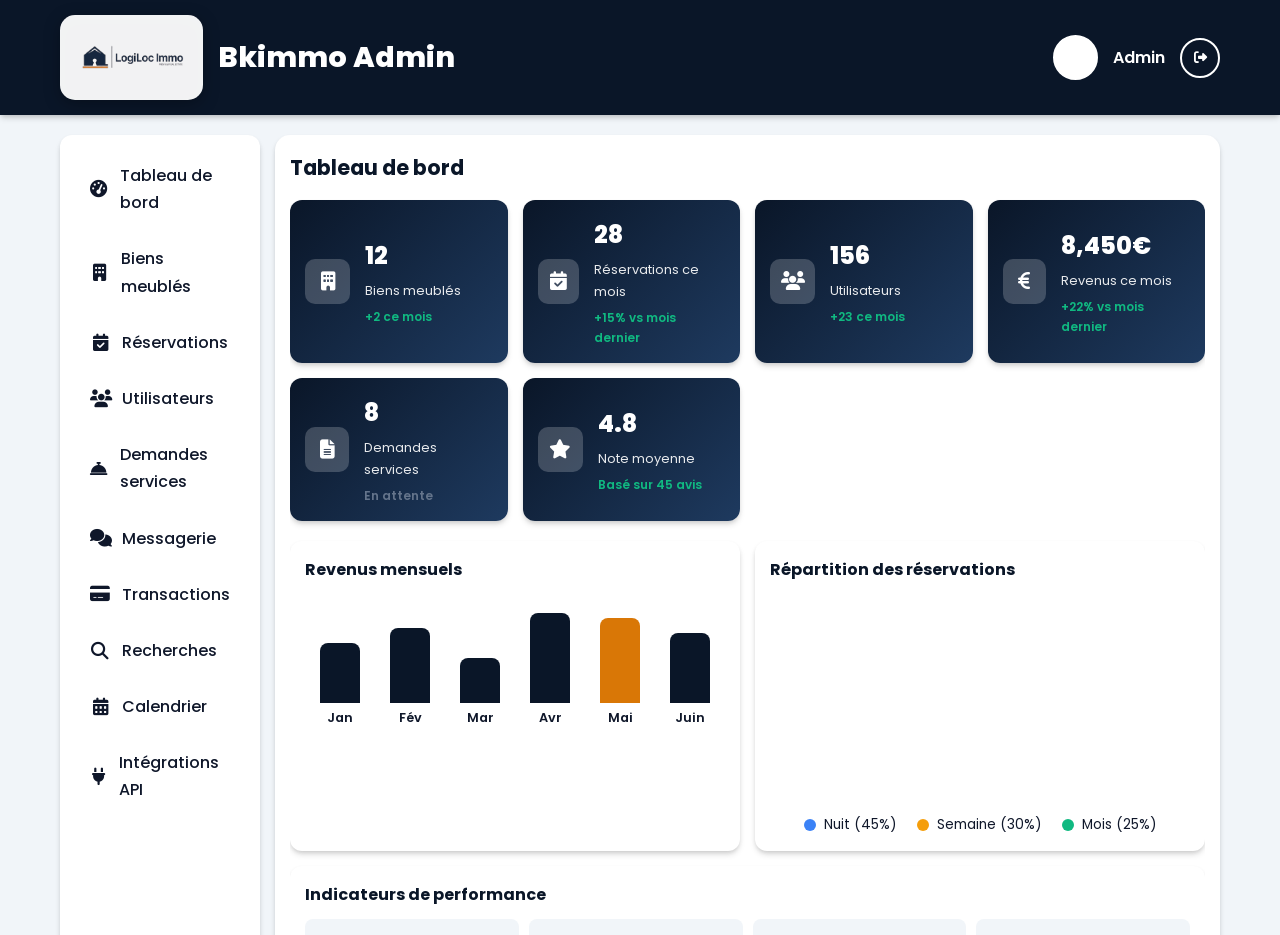
==== commit e6a83a14: "Renommer Logiloc Immo en Bkimmo" ====
--- a/admin.html
+++ b/admin.html
@@ -3,7 +3,7 @@
 <head>
     <meta charset="UTF-8">
     <meta name="viewport" content="width=device-width, initial-scale=1.0">
-    <title>Administration - Logiloc Immo</title>
+    <title>Administration - Bkimmo</title>
     <link rel="stylesheet" href="css/style.css">
     <link rel="stylesheet" href="css/admin.css">
     <link rel="stylesheet" href="https://cdnjs.cloudflare.com/ajax/libs/font-awesome/6.4.0/css/all.min.css">
@@ -16,8 +16,8 @@
             <nav class="navbar">
                 <div class="logo">
                     <a href="index.html">
-                        <img src="Design sans titre (4) (1).svg" alt="Logiloc Immo">
-                        <span>Logiloc Immo Admin</span>
+                        <img src="Design sans titre (4) (1).svg" alt="Bkimmo">
+                        <span>Bkimmo Admin</span>
                     </a>
                 </div>
                 <div class="header-actions">
